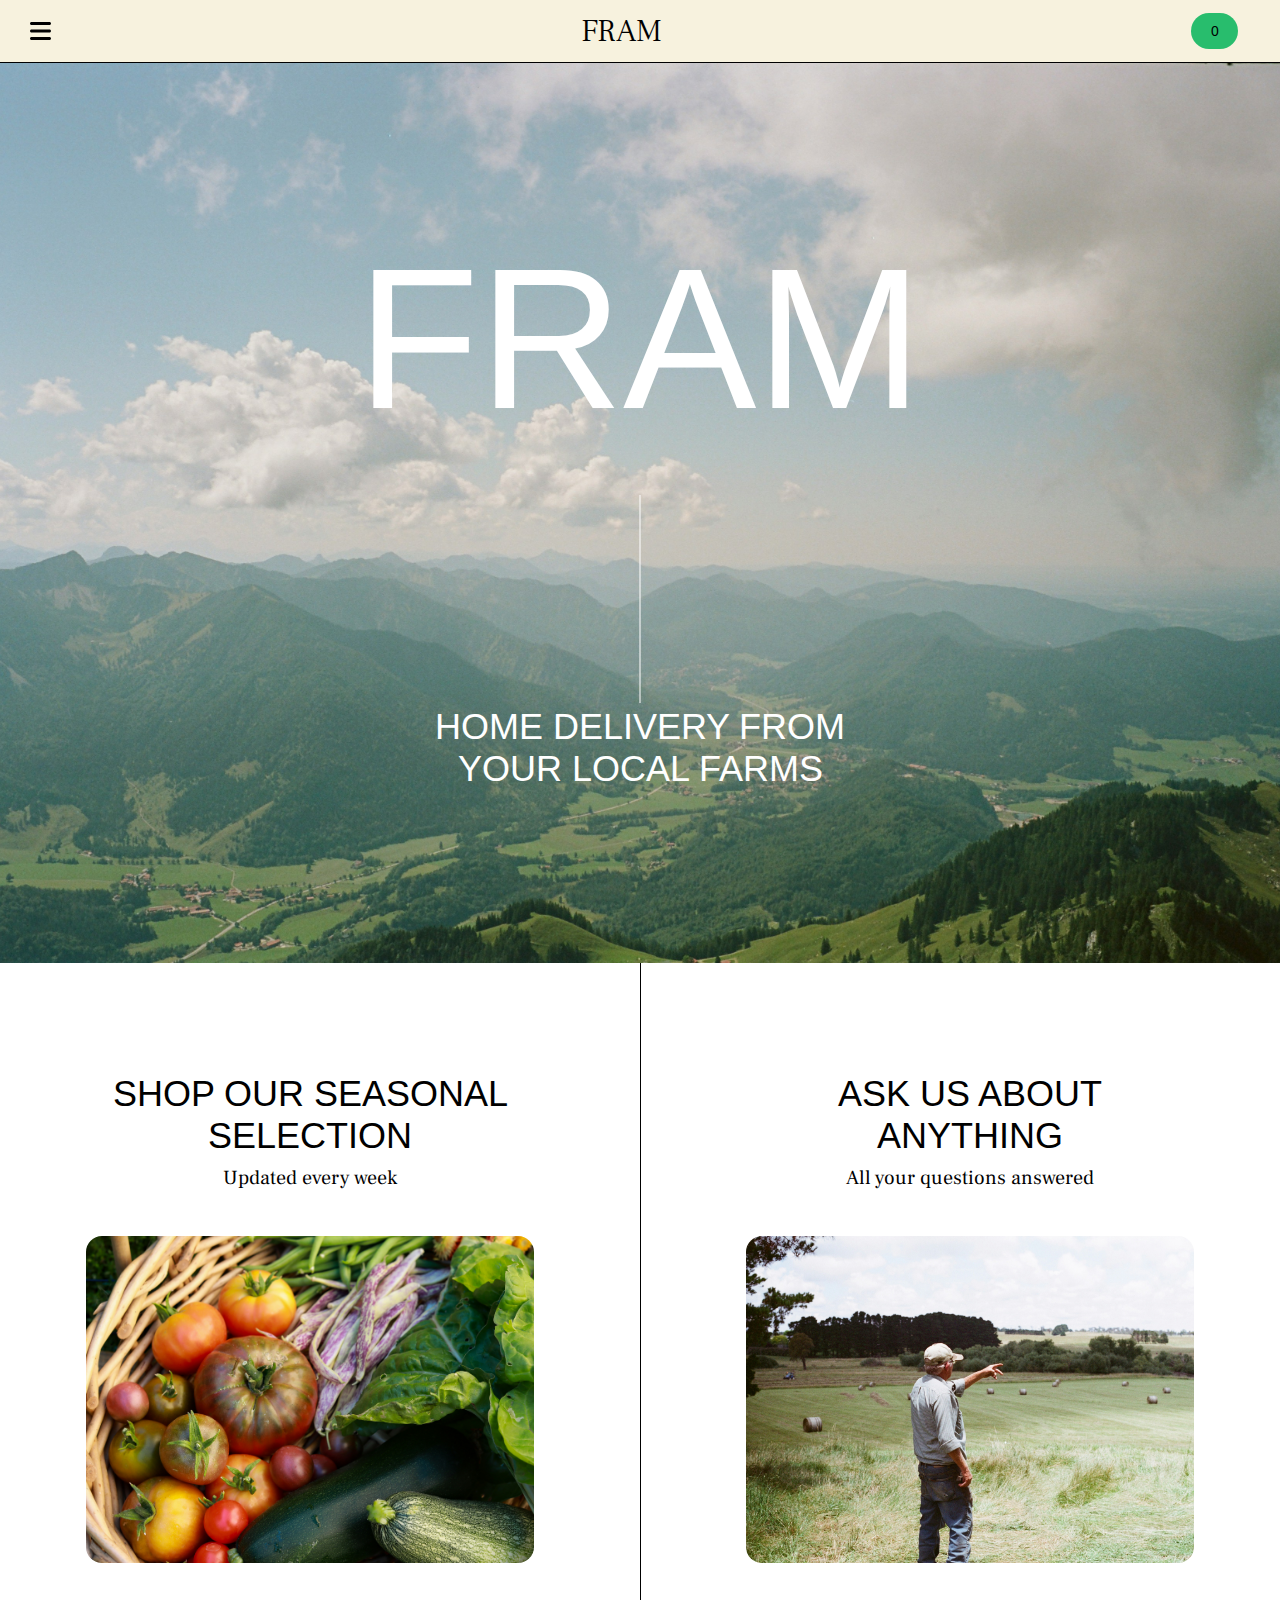
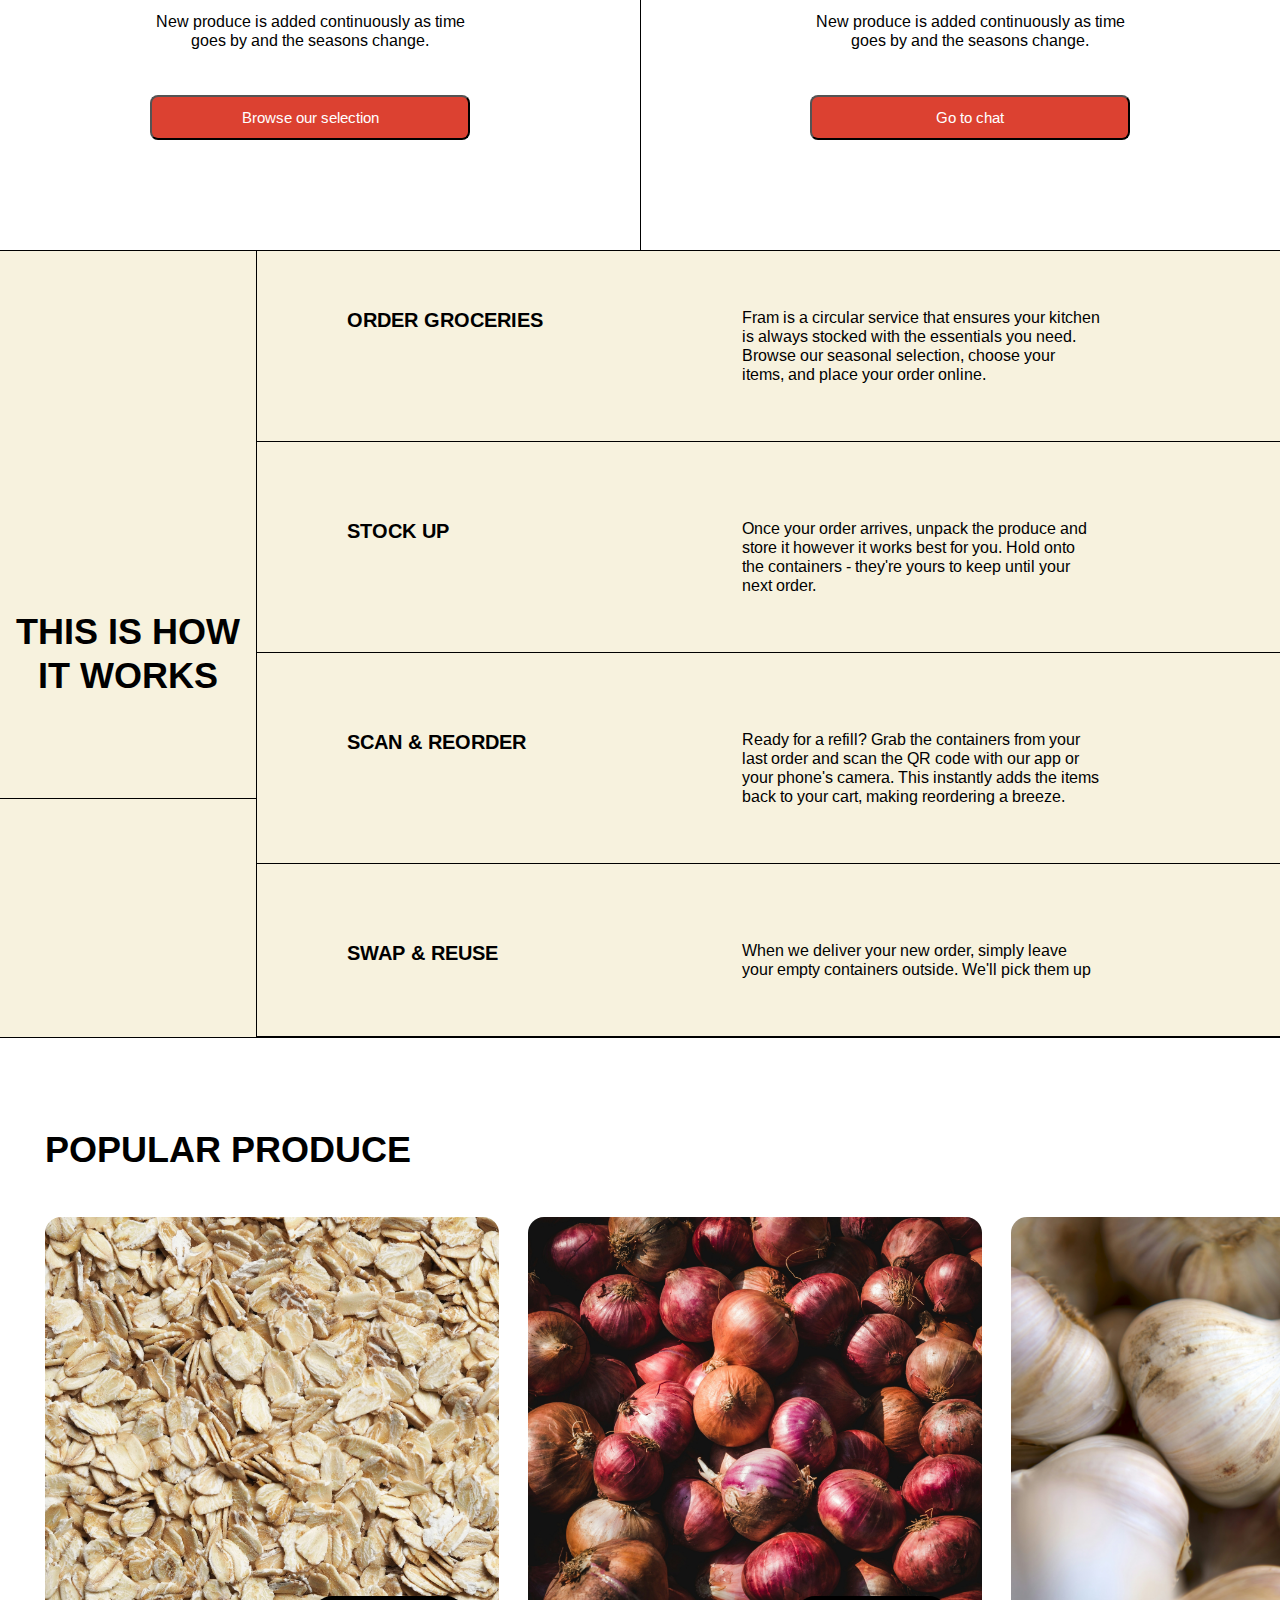
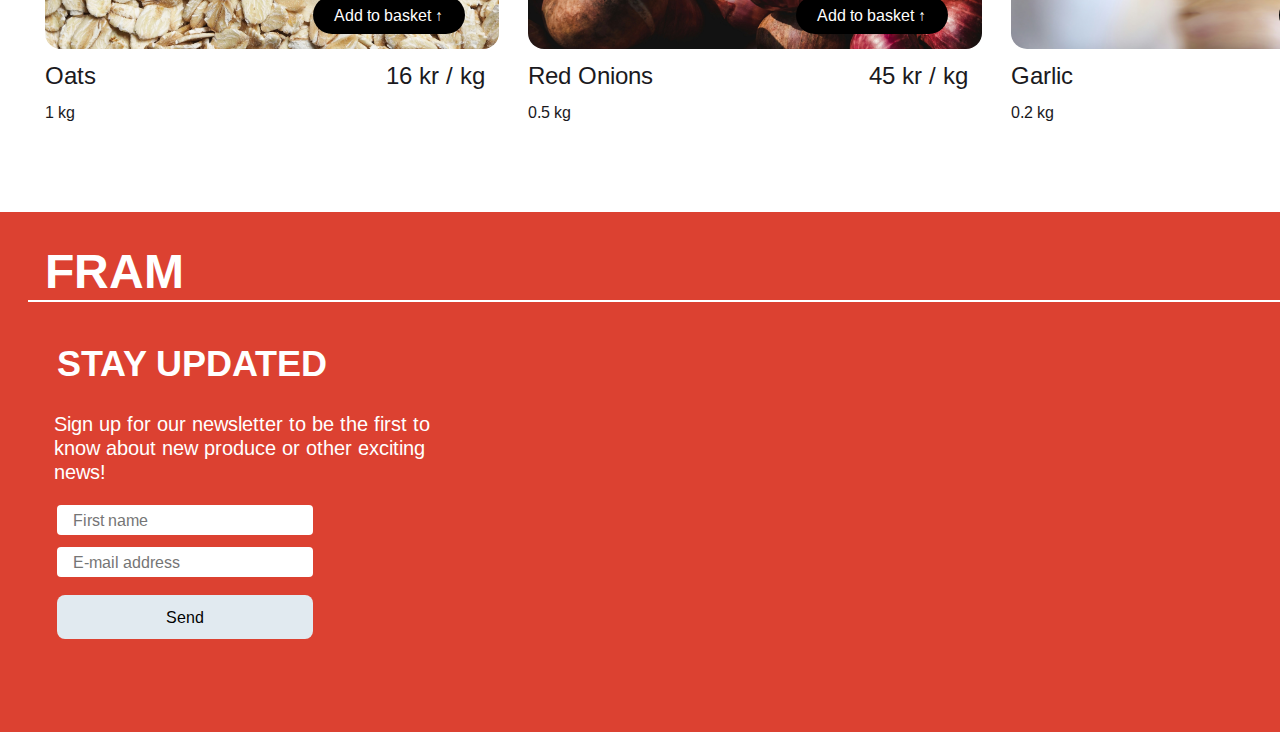
==== index.html @ 1286e040 "Added all the files" ====
<!DOCTYPE html>
<html lang="en">
<head>
    <meta charset="UTF-8">
    <meta name="viewport" content="width=device-width, initial-scale=1.0">
    <title>FRAM Home Delivery Service For Local Food</title>
    <link rel="stylesheet" href="CSS/styles.css">
    <link rel="stylesheet" href="CSS/navbar.css">
    <link rel="preconnect" href="https://fonts.googleapis.com">
    <link rel="preconnect" href="https://fonts.gstatic.com" crossorigin>
    <link href="https://fonts.googleapis.com/css2?family=Frank+Ruhl+Libre:wght@300..900&display=swap" rel="stylesheet">
    <link href="https://fonts.googleapis.com/css2?family=Arimo:ital,wght@0,400..700;1,400..700&family=Frank+Ruhl+Libre:wght@300..900&display=swap" rel="stylesheet">
</head>
<body>

    <header>
        <nav class="navbar">
            <a href="#" aria-label="Open navigation menu">
                <img src="images/menu-bar.svg" alt="Menu bar icon" onclick="openNav()">
            </a>
            <!-- Heading -->
            <h3>FRAM</h3>

            <!-- Handlevogn -->
            <div class="cart-container">
                <span class="cart-count">0</span>
            </div>
        </nav>

        <!-- Sidenavigasjon -->
        <nav class="sidenav" id="mySidenav" aria-label="Navigation menu">
            <a href="javascript:void(0)" class="closebtn" onclick="closeNav()">&times;</a>
            <a href="produce.html" id="products">PRODUCTS</a>
            <a href="#">CHAT</a>
            <a href="#" id="checkout">CHECKOUT</a>
        </nav>
    </header>

    <main>
        
        <section class="img-container">
            <div class="img-overlay">
              <h1>FRAM</h1>
              <div class="divider"></div>
              <p>Home delivery from your local farms</p>
            </div>
        </section>

        <div class="landing-page">
            <section class="card">
                <h2>SHOP OUR SEASONAL <br> SELECTION</h2>
                <p class="subtitle">Updated every week</p>
                <img src="images/landing-page/seasonal-selection.jpg" alt="Seasonal selection image" loading="lazy">
                <span class="description1">New produce is added continuously as time</span>
                <span class="description2">goes by and the seasons change.</span>
                <button>Browse our selection</button>
            </section>

            <div class="vertical-line"></div>

            <section class="card">
                <h2>ASK US ABOUT <br> ANYTHING</h2>
                <p>All your questions answered</p>
                <img src="images/landing-page/ask-us.jpg" alt="Ask us image" loading="lazy">
                <span> New produce is added continuously as time</span>
                <span> goes by and the seasons change.</span>
                <button>Go to chat</button>
            </section>
        </div>

        <div class="horizontal-line"></div>

        <section class="columns">
            <div class="left-column">
                <h1>THIS IS HOW IT WORKS</h1>
            </div>

            <div class="right-column">
                <div class="column">
                    <h3>ORDER GROCERIES</h3>
                    <p>Fram is a circular service that ensures your kitchen is always stocked with the essentials you need. Browse our seasonal selection, choose your items, and place your order online.</p> 
                </div>

                <div class="column">
                    <h3>STOCK UP</h3>
                    <p>Once your order arrives, unpack the produce and store it however it works best for you. Hold onto the containers - they're yours to keep until your next order.</p>
                </div>

                <div class="column">
                    <h3>SCAN &amp; REORDER</h3>
                    <p>Ready for a refill? Grab the containers from your last order and scan the QR code with our app or your phone's camera. This instantly adds the items back to your cart, making reordering a breeze.</p>
                </div>

                <div class="column">
                    <h3>SWAP &amp; REUSE</h3>
                    <p>When we deliver your new order, simply leave your empty containers outside. We'll pick them up</p>
                    </div>
    </div>
                     
    </section>

    <!-- ==========
     Popular Produce
     ==========0 -->

    <section class="popular-produce">
        <h1>POPULAR PRODUCE</h1>
        <div class="popular-produce-image-grid">
            <figure>
                <img src="/images/product-page/oats.jpg" alt="Oats">
                <figcaption class="left">Oats</figcaption>
                <figcaption class="right">16 kr / kg</figcaption> <br>
                <figcaption class="under">1 kg</figcaption>
                <button class="add-to-cart">Add to basket &uarr;</button>
            </figure>
            <figure>
                <img src="/images/product-page/red-onions.jpg" alt="Red Onions">
                <figcaption class="left">Red Onions</figcaption>
                <figcaption class="right">45 kr / kg</figcaption> <br>
                <figcaption class="under">0.5 kg</figcaption>
                <button class="add-to-cart">Add to basket &uarr;</button>
            </figure>
            <figure>
                <img src="/images/product-page/garlic.jpg" alt="Garlic">
                <figcaption class="left">Garlic</figcaption>
                <figcaption class="right">38 kr / kg</figcaption> <br>
                <figcaption class="under">0.2 kg</figcaption>
                <button class="add-to-cart">Add to basket &uarr;</button>
            </figure>
        </div>
</section>
</main>
        <!-- =============
         FOOTER========
         ============= -->

         <footer>
        <h1>FRAM</h1>
        <div class="footer-divider"></div>
        <h2>STAY UPDATED</h2>
        <p>Sign up for our newsletter to be the first to know about new produce or other exciting news!</p>


        <form action="https://formspree.io/f/xzzbqngz" method="post" id="userForm">
            <label for="name"></label>
            <input type="text" id="name" name="name" placeholder="First name" required>
            <label for="email"></label>
            <input type="text" id="email" name="email" placeholder="E-mail address" required>
            <button type="submit">Send</button>
            <!-- <span id="emailError" style="display: none; color: red;">Ugyldig email adresse</span> -->
        </form>
    </footer>
        

    <script src="Index.js"></script>
</body>

</html>
---- CSS/styles.css ----
* {
    margin: 0;
    padding: 0;
    box-sizing: border-box;
    font-family: Arimo, sans-serif
}

body{
    overflow: auto;
}


.img-container {
    position: relative;
    height: 100vh; /* Full skjermhøyde */
    background: url('/images/Homepage_background.jpg') no-repeat center center/cover;
    display: flex;
    justify-content: center;
    align-items: center;
  }
  
  .img-overlay {
    text-align: center;
    color: white;
    display: flex;
    justify-content: center;
    align-items: center;
    flex-direction: column;
  }
  
  .img-container h1 {
    font-size: 200px;
    font-weight: lighter;
    margin-bottom: 250px;
  }

  .img-overlay p {
    font-size: 36px;
    margin-bottom: 10px;
    width: 419px;
    text-transform: uppercase;
  }
  
  .divider {
    width: 1px;
    height: 208px;
    position: absolute;
    left: 50%;
    transform: translateX(-50%);
    bottom: 250px;
    margin: 10px auto;
    background-color: white;
  }

  @media (max-width: 720px){
.img-container h1{
    font-size: 75px;
    margin-top: -200px;
}

.img-container p{
    font-size: 24px;
    width: 260px;
    position: absolute;
    transform: translateY(220px);
}

.divider{
    position: absolute;
    transform: translateY(9%);
    height: 300px;
}  
  }
  
  

  /*=================
  ===================
    Landing page
   ==================
   ==================*/ 
   

.landing-page{
    display: flex;
    justify-content: space-between;
    margin: 0 auto;
    width: 100%;
    max-width: 1200px;
}

.card{
    width: 45%;
    text-align: center;
    padding: 20px;
}

.card h2 {
    font-size: 2.25em;
    margin-top: 90px;
    margin-bottom: 8px;
    font-weight: 400;
}

.card p{
    margin-top: 8px;
    font-size: 20px;
    font-family: Frank Ruhl Libre, light;
}

.card img{
    width: 448px;
    height: 327px;
    margin-top: 45px;
    margin-bottom: 45px;
    border-radius: 16px;
    object-fit: cover;
    object-position: center center;
}

.line-container{
    display: flex;
    justify-content: center;
    align-items: stretch;
    flex-direction: column;
    width: 100%;
}

.card span{
    display: block;
}

.card button{
    width: 320px;
    height: 45px;
    background-color: #DC4131;
    color: white;
    font-size: 15px;
    margin-bottom: 90px;
    margin-top: 45px;
    border-radius: 8px ;
    cursor: pointer;
}

.card button:hover{
    background-color: #AE2E21;
}

.vertical-line{
    border-left: 1px solid;
    height: auto;
}


@media (max-width: 720px){
    .landing-page {
        flex-direction: column;
        padding: 5px;
    }

    .card img{
        width: 100%;
        height: 250px;
    }

    .card {
        width: 100%;
        padding: 10px;
    }

    .card p{
        font-size: 16px;
    }

    .card h2{
        font-size: 24px;
    }
}

/* ===============================
==================================
KALONNE REKKE MED INFO
==================================
==================================
 */

 .right-column{
    display: flex;
    flex: 1;    /* vet ikke om jeg trenger denne */
    flex-grow: 1;
    flex-direction: column;
    gap: 20px;
    border-left: 1px solid;
    height: 100%;
 }

.left-column{
    display: flex;
    flex: 1;
    max-width: 20%;
    align-items: center;
    justify-content: center;
    align-self: center;
    text-align: center;
}

.left-column h1{
    font-size: 36px;
    display: flex;
    align-items: flex-end;
}

.column{
    display: flex;
    align-items: flex-start;
    justify-content: space-between;
    flex-direction: row;
    border-bottom: 1px solid;
    padding: 57px 0;
}

.column p{
    font-size: 16px;
    font-family: Arimo, sans-serif;
    width: 35%;
    display: flex;
    margin-right: 180px;

}

.column h3{
    font-size: 20px;
    font-family: Arimo, sans-serif;
    padding-left: 90px;
}

.columns{
    border-top: 1px solid;
    display: flex;
    flex-direction: row;
    align-items: flex-start;
    background-color: #F7F2DE;
    border-bottom: 1px solid;
}

@media (max-width: 720px){
    .left-column,
    .right-column {
        flex: 1;
        max-width: 100%;
        text-align: center;
    }

    .column p {
        width: 100%;
        margin-right: 0;
        font-size: 14px;
    }

    .columns{
    display: flex;
    flex-direction: column;
    align-items: center;
   }

   .column{
    display: flex;
    flex-direction: column;
    width: 100vw;
    align-items: center;
    text-align: left;
   }

   .right-column h3{
    font-size: 1.125em;
    display: flex;
    align-items: center;
    margin-right: 185px;
    margin-bottom: 40px;
    width: 300px;
   }

   .right-column p{
    font-size: 1em;
    width: 300px;
   }

   .left-column h1{
    font-size: 1.5em;

   }

   .right-column{
    border-left: none;
   }

}

/*====================
======================
Popular Produce
======================
======================
 */

.popular-produce h1{
    margin-top: 90px;
    margin-left: 45px;
    margin-bottom: 45px;
    font-size: 36px;
}

.popular-produce-image-grid{
    display: grid;
    grid-template-columns: repeat(3, 1fr);
    gap: 29px;
    padding-left: 45px;
    /* position: relative; */
}

.popular-produce-image-grid img{
    border-radius: 16px;
    width: 28.375em;
    height: 27em;
    border-bottom: 20px;
    box-sizing: border-box;
    object-fit: cover;
    object-position: center center;
}

.popular-produce-image-grid figure {
    position: relative;
    display: inline;
    margin: 0;
}

.popular-produce-image-grid figcaption {
    /* font-size: 0.9em; */
    color: #1B1A1E;
    position: relative;
    display: inline;
    bottom: 0; 
    width: 50%; 
    padding-top: 10px;
}

.popular-produce-image-grid figcaption.left {
    left: 0; /* Plasserer venstre tekst helt til venstre */
    text-align: left;
    font-size: 1.5em;
    display: inline-flex;
    margin-right: 110px;
    margin-bottom: 12px;
}

.popular-produce-image-grid figcaption.right {
    font-size: 1.5em;
}

.popular-produce-image-grid figcaption.under{
    font-size: 1em;
}

.popular-produce-image-grid .add-to-cart{
    position: absolute;
    top: 75%;
    left: 59%;
    border-radius: 44px;
    padding: 10px 15px;
    text-align: center;
    background-color: black;
    color: white;
    height: 38px;
    width: 152px;
    border: none;
    font-size: 1em;
    cursor: pointer;
}


/* ===========================
==============================
   FOOTER
==============================
==============================
 */

   footer{
    background-color: #DC4131;
    color: white;
    margin-top: 90px;
   }

   footer h1{
    font-size: 48px;
    margin-left: 45px;
    padding-top: 30px;
   }

   footer h2{
    font-size: 36px;
    /* padding: 20px 40px; */
    margin-left: 57px;
    margin-top: 40px;
   }

   footer p{
    font-size: 20px;
    margin-left: 54px;
    margin-top: 26px;
    width: 407px;
    padding-bottom: 15px;
   }


    

   .footer-divider{
    color: white;
    border: 1px solid white;
    margin-left: 28px;
   }

   @media (max-width: 720px){
    footer p{
        width: 279px;
        font-size: 1em;
        margin-left: 29px;
    }

    footer h1{
        font-size: 3em;
        margin-left: 29px;
    }

    footer h2{
        font-size: 1.5em;
        margin-left: 32px;
    }
   }

/* ==================
   FORM
 ==================*/

   form{
    margin-left: 57px;
    width: 20%;
    position: relative;
   }

   form button{
    border-radius: 8px;
    color: black;
    margin-top: 12px;
    margin-bottom: 93px;
    width: 100%;
    height: 44px;
    background-color: #E1EAF0;
    font-size: 1em;
    border: none; 
    cursor: pointer;
   }

   form input{
    width: 100%;
    height: 30px;
    margin: 6px 0;
    border-radius: 4px;
    border: none;
    font-size: 16px;
   }

  form input::placeholder {
    font-size: 1em;
    padding-left: 16px;
  }

  @media (max-width: 720px){
    form {
        width: 329px;
        margin-left: 29px;
    }
 
    form button{
        margin-bottom: 62px;
    }

    form input::placeholder{
        padding-left: 10px;
    }
    
  }
  


  /* ===========================
================================
    @MEDIA QUERIES
================================
================================   
   */



  
   

   

   /* =========
   startside
   ============= */

  

   .vertical-line{
    border-top: 1px solid;
   }
   .left-column h1{
    padding-top: 120px;
    border-bottom: 1px solid;
    width: 100vw;
    display: flex;
    justify-content: center;
    padding-bottom: 100px;
   }

  




@media (max-width: 720px){
    .popular-produce-image-grid{
        display: flex;
        flex-wrap: nowrap;
        overflow-x: auto;
        scroll-snap-type: x mandatory;
        gap: 32px;
    }

    .popular-produce{
        width: 100%;
        position: relative;
    }

    .popular-produce-image-grid img{
        /* min-width: 100%; Bildene tar hele bredden av skjermen */
        width: 250px;
        height: 321px;
        scroll-snap-align: center; 
        cursor: none;
        object-fit: cover;
    }

    .popular-produce h1{
        font-size: 1.5em;
        text-align: center;
        display: flex;
        justify-content: center;
        align-items: center;
        margin-left: 0;
    }

    .add-to-cart {
        position: absolute; /* Fortsatt absolutt posisjonering */
        transform: translateX(-250px);
        transform: translateY(-220px);
        background-color: #007bff;
        color: white;
        border: none;
        border-radius: 5px;
        padding: 100px 20px;
    }



    .popular-produce-image-grid figure {
        position: relative; /* Sørger for at knappen kan plasseres relativt til figuren */
        width: 250px;
        height: 641px;
    }

}
---- CSS/navbar.css ----
/* =================
====================
    NAVBAR
====================
==================== */



.navbar{
    background-color: #F7F2DE;
    display: flex;
    justify-content: center;
    align-items: center;
    padding: 10px;
    border-bottom: 1px solid black;
}

.navbar h3{
    font-family: Frank Ruhl Libre, sans-serif;
    font-size: 32px;
    font-weight: lighter;
    margin: auto;
    display: flex;
    justify-content: center;
    align-items: center;
}

.navbar img{
    transition: 0.3s;
    width: 21px;
    height: auto;
  display: flex;
  justify-content: center;
  align-items: center;
  margin-left: 20px;
}

.navbar img:hover{
    opacity: 40%;
    transition: 0.3s;
}


.sidenav-top{
display: flex;
justify-content: center;
align-items: center;
margin-top: -30px;
}

.sidenav-top h3{
  font-family: 'Frank Ruhl Libre' sans-serif;
  font-size: 32px;
  font-weight: lighter;
  display: flex;
  justify-content: center;
  align-items: center;
  display: none;
}

#sidenav-divider{
  border-bottom: 1px solid;
  width: 100%;
}

.sidenav{
    width: 0;
    height: 100%;
    position: fixed;
    z-index: 1;
    top: 0;
    left: 0;
    background-color: #008f51;
    overflow-x: hidden;
    transition: 0.5s;
    padding-top: 60px;
    display: flex;
    flex-direction: column;
    align-items: center;
}

.sidenav a{
    padding: 8px 8px 8px 32px;
    text-decoration: none;
    color: #000;
    display: block;
    transition: 0.3s;
    font-size: 36px;
}

.sidenav a:hover {
    text-decoration: underline;
}

.sidenav .closebtn {
    position: absolute;
    top: 6px;
    left: 0;
    font-size: 36px;
  
  }
  
  .sidenav .closebtn:hover{
      text-decoration: none;
    }

#checkout{
   margin-top: 100%;
}

#products{
    margin-top: 150px;
}

  .cart-container{
    display: flex;
    align-items: center;
    justify-content: center;
    width: 47px;
    height: 36px;
    background-color: #28BD6D;
    border-radius: 50px;
    margin-right: 32px;
    font-size: 14px;
}

.cart-count{
    display: inline-block;
}


 @media screen and (max-width: 450px) {
    .sidenav {padding-top: 15px;}
    .sidenav a {
      font-size: 24px;
    }
   
  }
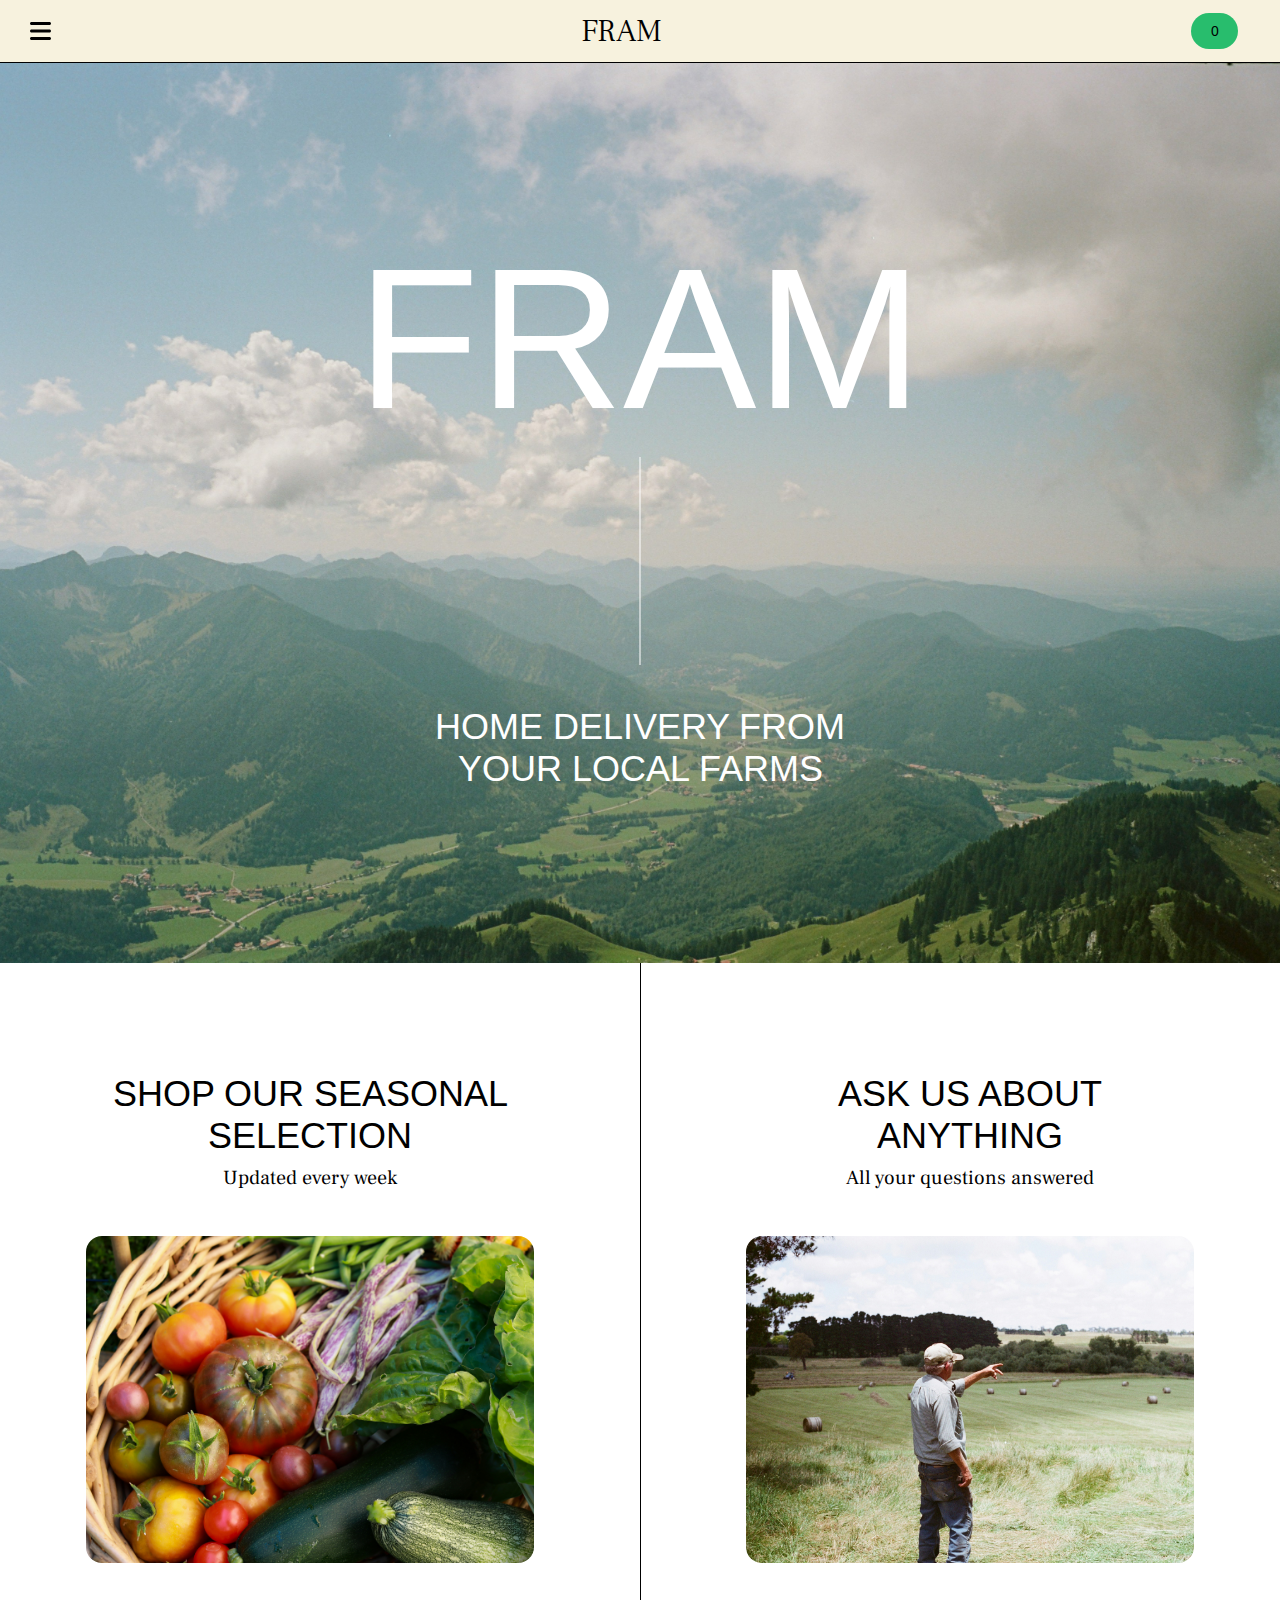
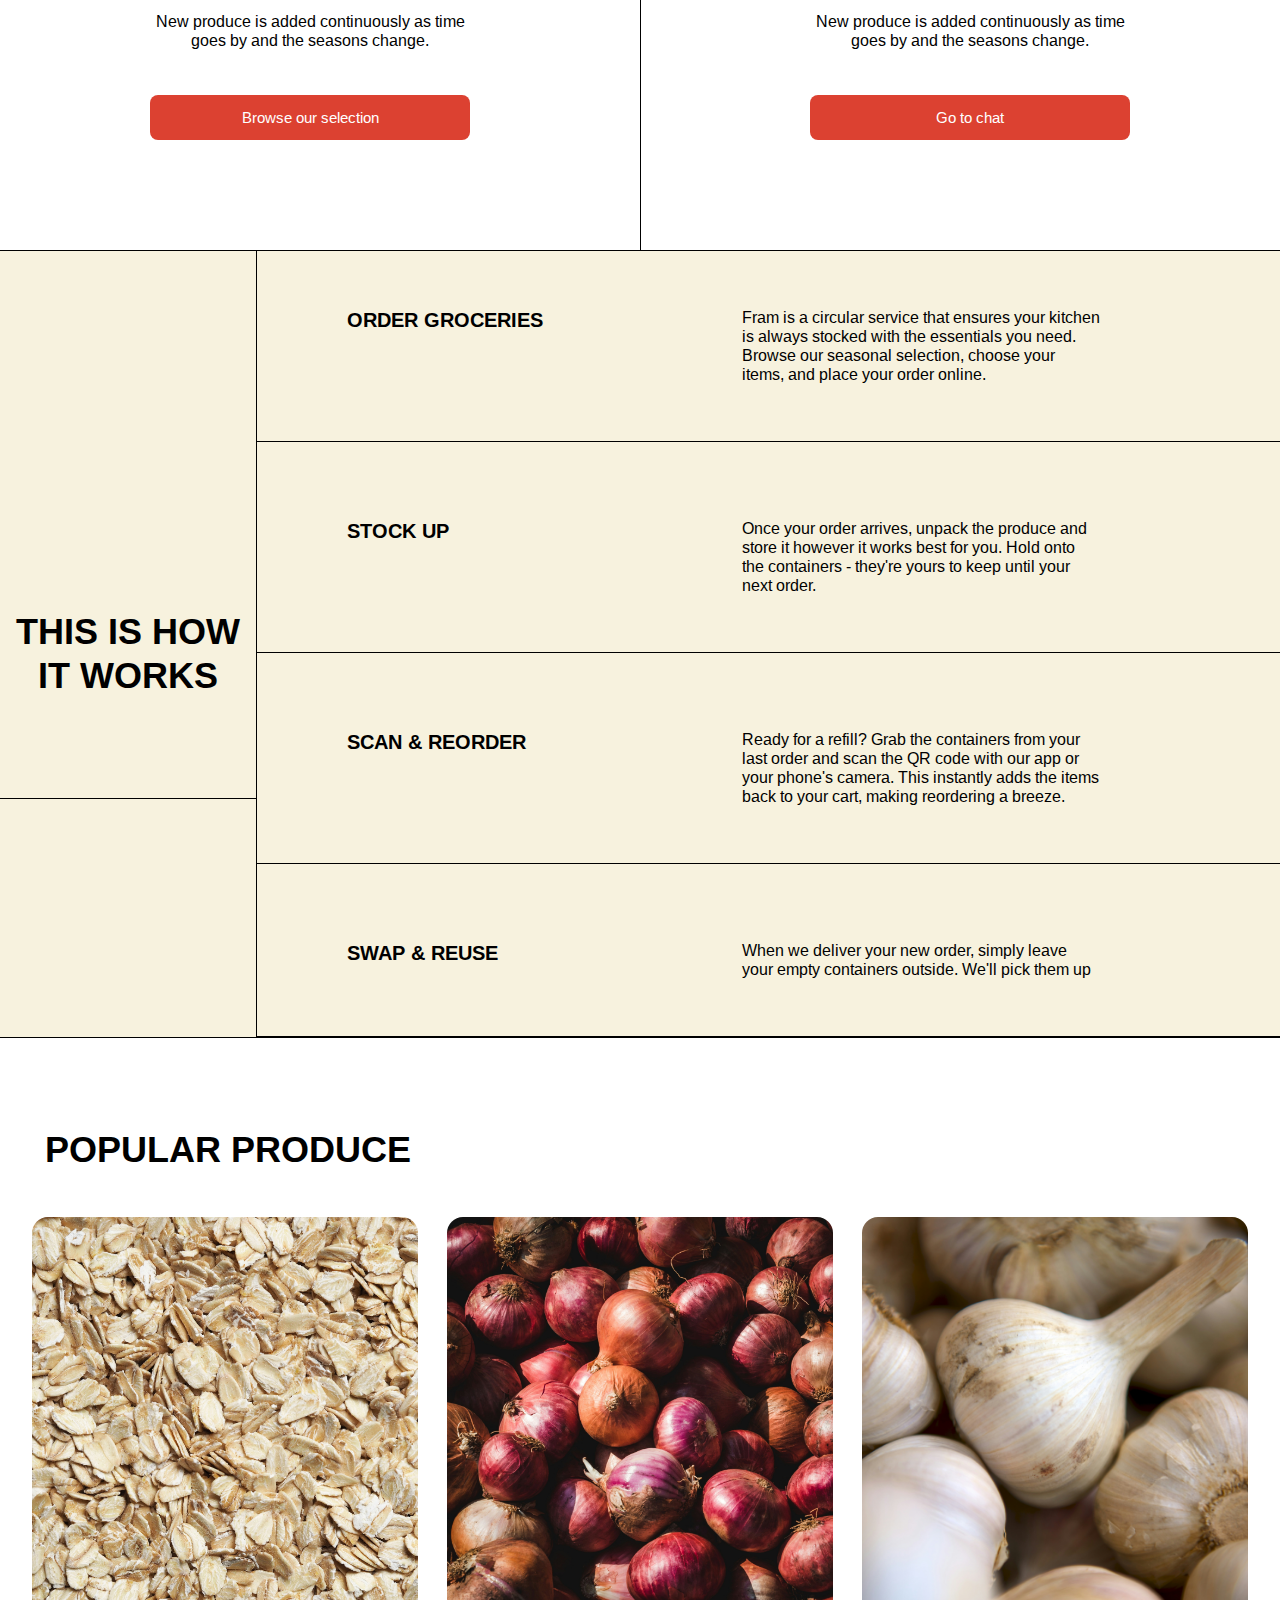
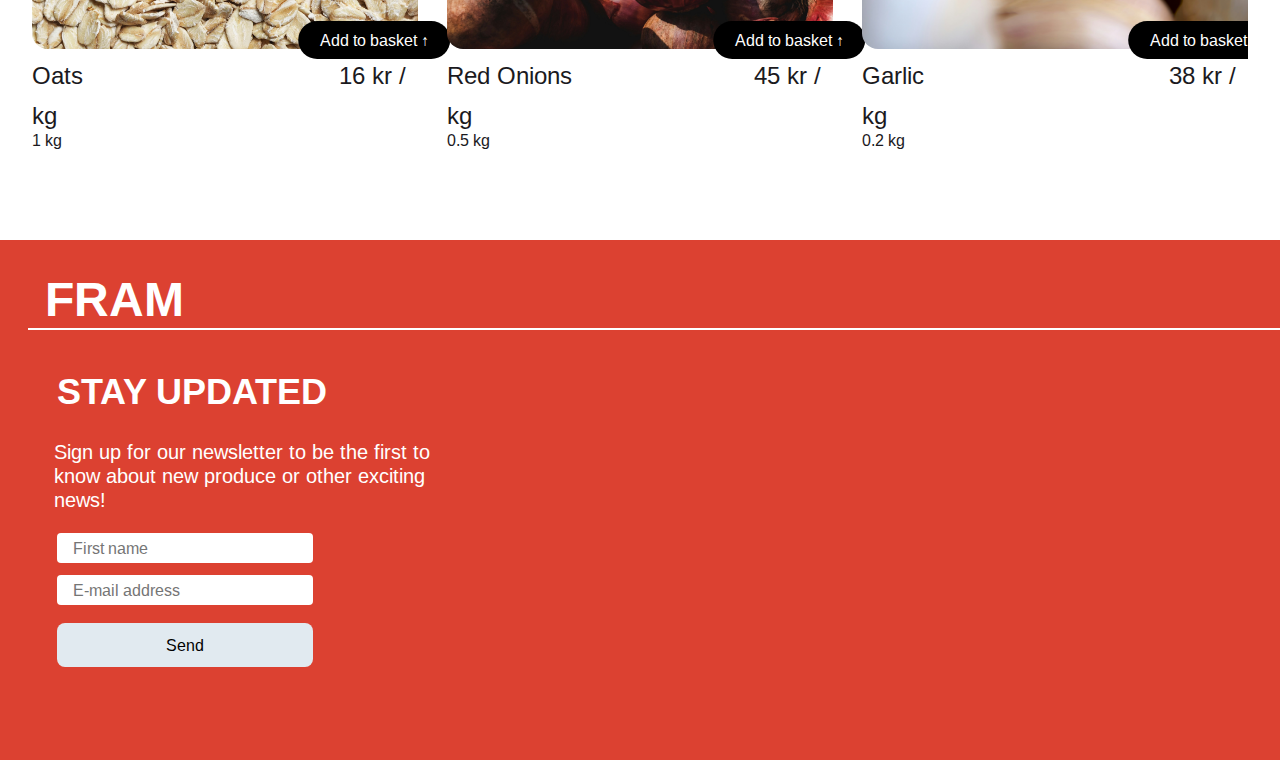
==== commit 1e879ae2: "Many changes" ====
--- a/index.html
+++ b/index.html
@@ -107,21 +107,21 @@
         <h1>POPULAR PRODUCE</h1>
         <div class="popular-produce-image-grid">
             <figure>
-                <img src="/images/product-page/oats.jpg" alt="Oats">
+                <img src="images/product-page/oats.jpg" alt="Oats">
                 <figcaption class="left">Oats</figcaption>
                 <figcaption class="right">16 kr / kg</figcaption> <br>
                 <figcaption class="under">1 kg</figcaption>
                 <button class="add-to-cart">Add to basket &uarr;</button>
             </figure>
             <figure>
-                <img src="/images/product-page/red-onions.jpg" alt="Red Onions">
+                <img src="images/product-page/red-onions.jpg" alt="Red Onions">
                 <figcaption class="left">Red Onions</figcaption>
                 <figcaption class="right">45 kr / kg</figcaption> <br>
                 <figcaption class="under">0.5 kg</figcaption>
                 <button class="add-to-cart">Add to basket &uarr;</button>
             </figure>
             <figure>
-                <img src="/images/product-page/garlic.jpg" alt="Garlic">
+                <img src="images/product-page/garlic.jpg" alt="Garlic">
                 <figcaption class="left">Garlic</figcaption>
                 <figcaption class="right">38 kr / kg</figcaption> <br>
                 <figcaption class="under">0.2 kg</figcaption>
@@ -143,9 +143,9 @@
 
         <form action="https://formspree.io/f/xzzbqngz" method="post" id="userForm">
             <label for="name"></label>
-            <input type="text" id="name" name="name" placeholder="First name" required>
+            <input type="text" id="name" name="name" placeholder="First name" required autocomplete="name">
             <label for="email"></label>
-            <input type="text" id="email" name="email" placeholder="E-mail address" required>
+            <input type="text" id="email" name="email" placeholder="E-mail address" required autocomplete="email">
             <button type="submit">Send</button>
             <!-- <span id="emailError" style="display: none; color: red;">Ugyldig email adresse</span> -->
         </form>
--- a/CSS/styles.css
+++ b/CSS/styles.css
@@ -15,7 +15,7 @@
 .img-container {
     position: relative;
     height: 100vh; /* Full skjermhøyde */
-    background: url('/images/Homepage_background.jpg') no-repeat center center/cover;
+    background: url('homepage_background.jpg') no-repeat center center/cover;
     display: flex;
     justify-content: center;
     align-items: center;
@@ -49,7 +49,7 @@
     position: absolute;
     left: 50%;
     transform: translateX(-50%);
-    bottom: 250px;
+    bottom: 32%;
     margin: 10px auto;
     background-color: white;
   }
@@ -142,6 +142,7 @@
     margin-top: 45px;
     border-radius: 8px ;
     cursor: pointer;
+    border: none;
 }
 
 .card button:hover{
@@ -316,30 +317,34 @@
     display: grid;
     grid-template-columns: repeat(3, 1fr);
     gap: 29px;
-    padding-left: 45px;
-    /* position: relative; */
+    position: relative;
+    width: 95%;
+    height: auto;
+    margin: auto;
+    overflow: hidden;
 }
 
 .popular-produce-image-grid img{
     border-radius: 16px;
-    width: 28.375em;
+    /* width: 28.375em; */
+    width: 100%;
     height: 27em;
     border-bottom: 20px;
     box-sizing: border-box;
     object-fit: cover;
     object-position: center center;
+    pointer-events: none;
 }
 
 .popular-produce-image-grid figure {
-    position: relative;
     display: inline;
     margin: 0;
+    position: relative;
 }
 
 .popular-produce-image-grid figcaption {
     /* font-size: 0.9em; */
     color: #1B1A1E;
-    position: relative;
     display: inline;
     bottom: 0; 
     width: 50%; 
@@ -365,8 +370,9 @@
 
 .popular-produce-image-grid .add-to-cart{
     position: absolute;
-    top: 75%;
-    left: 59%;
+    bottom: 17%;
+    left: 65%;
+    transform: translateX(10%);
     border-radius: 44px;
     padding: 10px 15px;
     text-align: center;
@@ -457,7 +463,7 @@
     margin-top: 12px;
     margin-bottom: 93px;
     width: 100%;
-    height: 44px;
+    height: 2.75em;
     background-color: #E1EAF0;
     font-size: 1em;
     border: none; 
@@ -565,15 +571,14 @@
         margin-left: 0;
     }
 
-    .add-to-cart {
+    .popular-produce-image-grid .add-to-cart {
         position: absolute; /* Fortsatt absolutt posisjonering */
-        transform: translateX(-250px);
-        transform: translateY(-220px);
-        background-color: #007bff;
+        width: 9.5em;
+        height: 2.5em;
         color: white;
         border: none;
         border-radius: 5px;
-        padding: 100px 20px;
+        display: flex;
     }
 
 
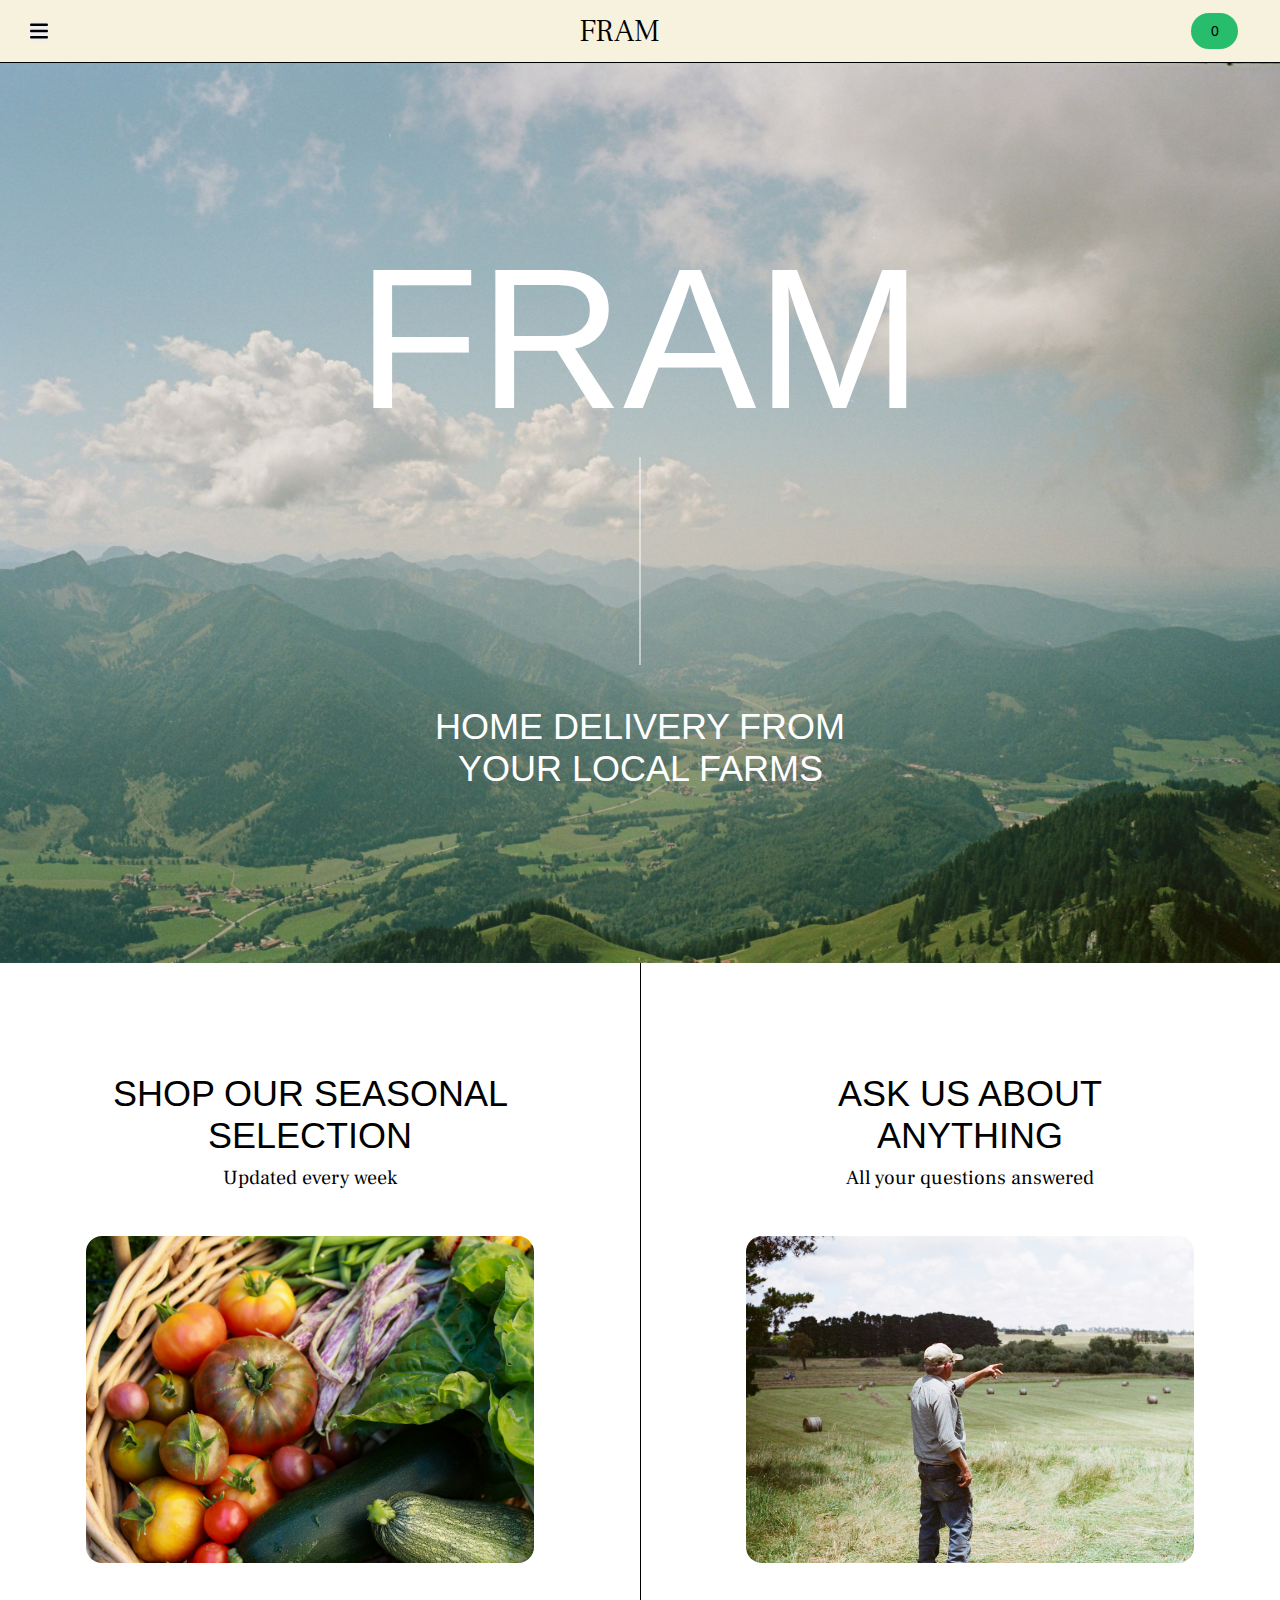
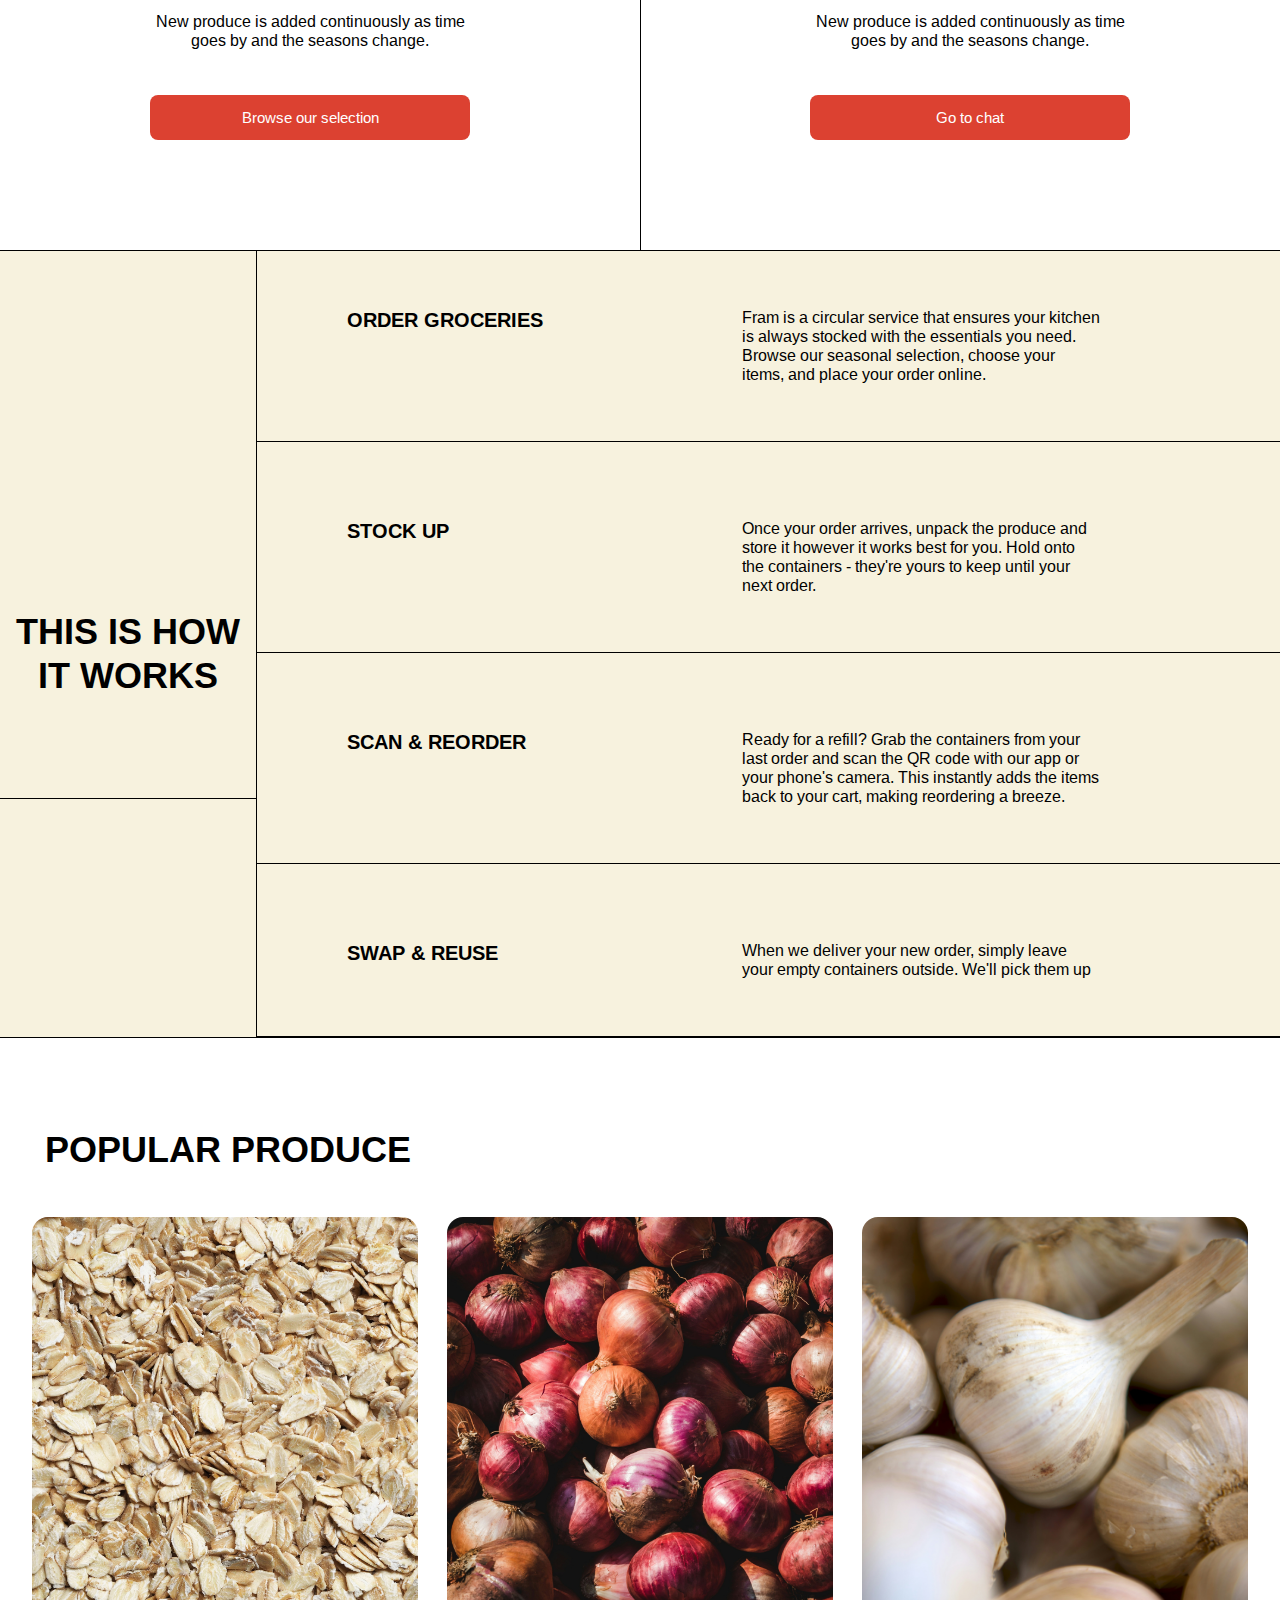
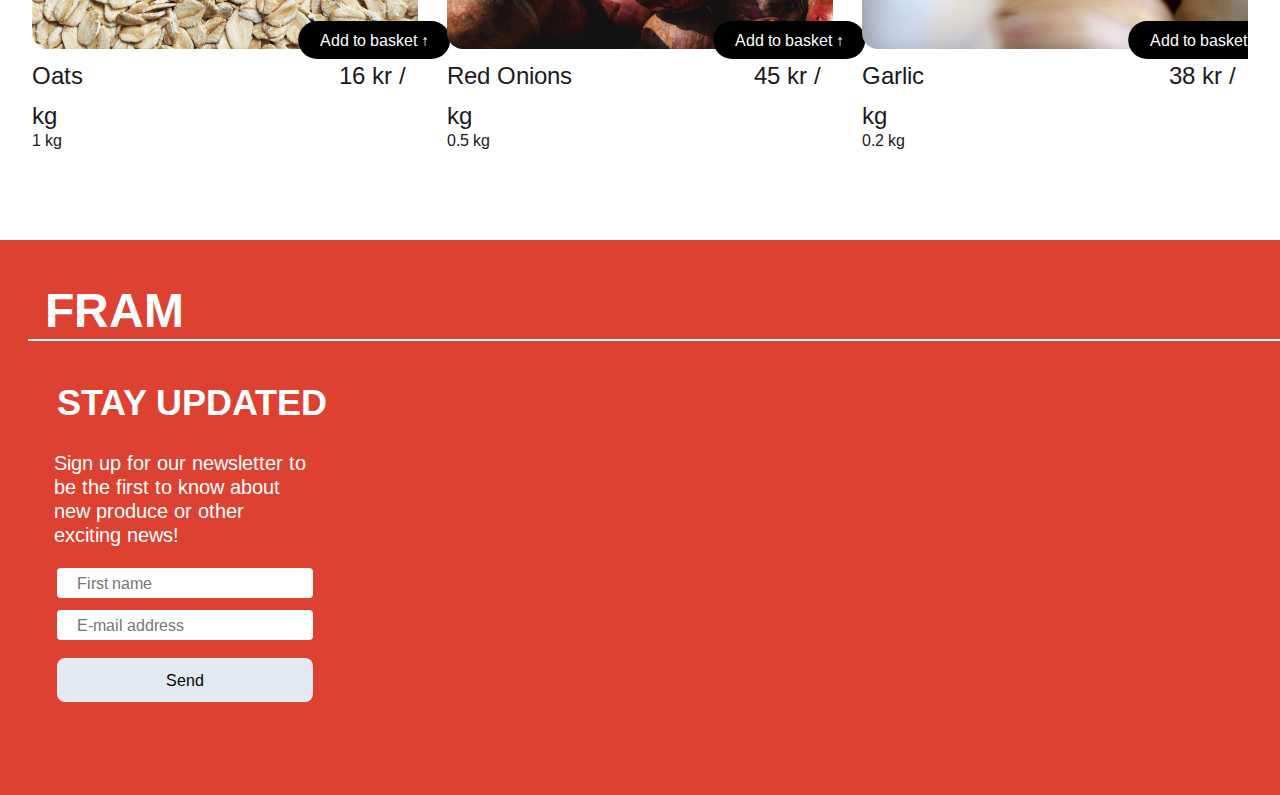
==== commit 81543cb9: "updated" ====
--- a/index.html
+++ b/index.html
@@ -15,9 +15,9 @@
 
     <header>
         <nav class="navbar">
-            <a href="#" aria-label="Open navigation menu">
+            <button aria-label="Open navigation menu">
                 <img src="images/menu-bar.svg" alt="Menu bar icon" onclick="openNav()">
-            </a>
+            </button>
             <!-- Heading -->
             <h3>FRAM</h3>
 
@@ -29,7 +29,11 @@
 
         <!-- Sidenavigasjon -->
         <nav class="sidenav" id="mySidenav" aria-label="Navigation menu">
-            <a href="javascript:void(0)" class="closebtn" onclick="closeNav()">&times;</a>
+            <button class="closebtn" onclick="closeNav()">&times;</button>
+
+            <h3 id="top-nav">FRAM</h3>
+            <div id="sidenav-divider"></div>
+
             <a href="produce.html" id="products">PRODUCTS</a>
             <a href="#">CHAT</a>
             <a href="#" id="checkout">CHECKOUT</a>
--- a/CSS/styles.css
+++ b/CSS/styles.css
@@ -8,7 +8,7 @@
 }
 
 body{
-    overflow: auto;
+    /* overflow: auto; */
 }
 
 
@@ -402,7 +402,7 @@
    footer h1{
     font-size: 48px;
     margin-left: 45px;
-    padding-top: 30px;
+    padding-top: 41px;
    }
 
    footer h2{
@@ -416,12 +416,9 @@
     font-size: 20px;
     margin-left: 54px;
     margin-top: 26px;
-    width: 407px;
+    width: 20%;
     padding-bottom: 15px;
    }
-
-
-    
 
    .footer-divider{
     color: white;
@@ -477,11 +474,14 @@
     border-radius: 4px;
     border: none;
     font-size: 16px;
+    text-align: left;
+    box-sizing: border-box;
+    text-indent: 20px;
    }
 
   form input::placeholder {
     font-size: 1em;
-    padding-left: 16px;
+    text-indent: 20px;
   }
 
   @media (max-width: 720px){
--- a/CSS/navbar.css
+++ b/CSS/navbar.css
@@ -1,3 +1,11 @@
+
+body, html{
+    font-family: Arimo, sans-serif;
+    scroll-behavior: smooth;
+}
+
+
+
 /* =================
 ====================
     NAVBAR
@@ -16,58 +24,56 @@
 }
 
 .navbar h3{
-    font-family: Frank Ruhl Libre, sans-serif;
-    font-size: 32px;
+    font-family: 'Frank Ruhl Libre', sans-serif;
+    font-size: 2em;
     font-weight: lighter;
     margin: auto;
     display: flex;
+    flex-direction: row;
     justify-content: center;
     align-items: center;
 }
 
 .navbar img{
-    transition: 0.3s;
-    width: 21px;
-    height: auto;
+  transition: 0.3s;
+  width: 1.3125em;
+  height: auto;
   display: flex;
   justify-content: center;
   align-items: center;
-  margin-left: 20px;
+  
+  border: none;
 }
 
 .navbar img:hover{
-    opacity: 40%;
-    transition: 0.3s;
+  opacity: 40%;
+  transition: 0.3s;
 }
 
-
-.sidenav-top{
-display: flex;
-justify-content: center;
-align-items: center;
-margin-top: -30px;
-}
-
-.sidenav-top h3{
-  font-family: 'Frank Ruhl Libre' sans-serif;
-  font-size: 32px;
-  font-weight: lighter;
-  display: flex;
-  justify-content: center;
-  align-items: center;
-  display: none;
+.navbar button{
+  border: none;
+  margin-left: 20px;
 }
 
 #sidenav-divider{
   border-bottom: 1px solid;
   width: 100%;
+  margin-top: 1px;
+}
+
+.sidenav #top-nav{
+  position: absolute;
+  top: 0.5em;
+  font-size: 2em;
+  font-family: 'Frank Ruhl Libre', sans-serif;
+  font-weight: lighter;
 }
 
 .sidenav{
     width: 0;
     height: 100%;
     position: fixed;
-    z-index: 1;
+    z-index: 999;
     top: 0;
     left: 0;
     background-color: #008f51;
@@ -77,7 +83,9 @@
     display: flex;
     flex-direction: column;
     align-items: center;
+    box-sizing: border-box;
 }
+
 
 .sidenav a{
     padding: 8px 8px 8px 32px;
@@ -88,8 +96,24 @@
     font-size: 36px;
 }
 
+.sidenav h3{
+    font-size: 2em;
+
+}
+
 .sidenav a:hover {
     text-decoration: underline;
+}
+
+.sidenav button{
+  padding: 8px 8px 8px 32px;
+  text-decoration: none;
+  color: #000;
+  display: block;
+  transition: 0.3s;
+  font-size: 2.25em;
+  border: none;
+  background-color: #008f51;
 }
 
 .sidenav .closebtn {
@@ -97,7 +121,6 @@
     top: 6px;
     left: 0;
     font-size: 36px;
-  
   }
   
   .sidenav .closebtn:hover{
@@ -130,9 +153,33 @@
 
 
  @media screen and (max-width: 450px) {
-    .sidenav {padding-top: 15px;}
-    .sidenav a {
-      font-size: 24px;
+    .sidenav {
+      padding-top: 15px;
+      /* display: flex;
+      flex-direction: column;
+      align-items: center; */
+      color: blue;
+      
+    }
+    .sidenav a {font-size: 24px;}
+    .sidenav #top-nav{
+      display: none;
+    }
+
+    #sidenav-divider{
+      margin-top: 2.88em;
+    }
+
+    .cart-container{
+      margin-right: 0.3em;
+    }
+
+    .navbar img{
+      margin-left: 0.3em;
+    }
+
+    .navbar h3{
+      margin-left: 3.9em;
     }
    
   }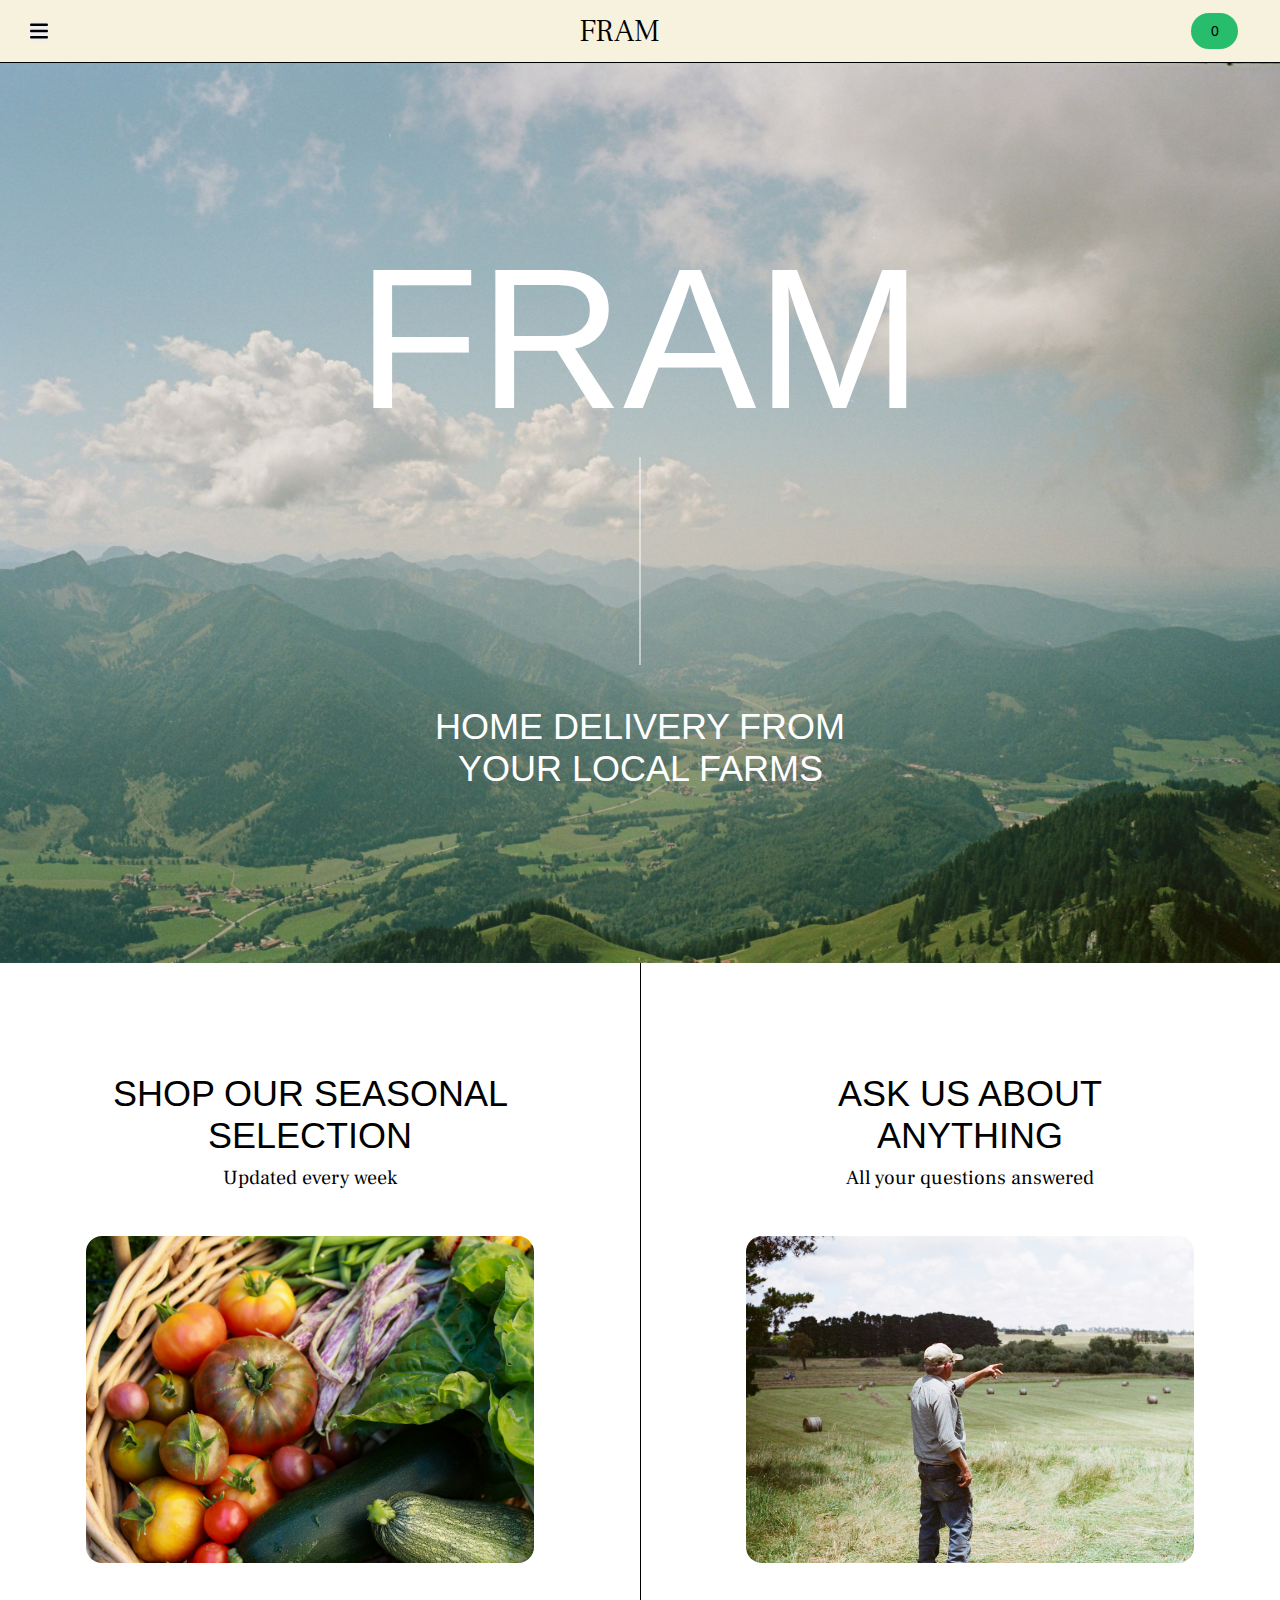
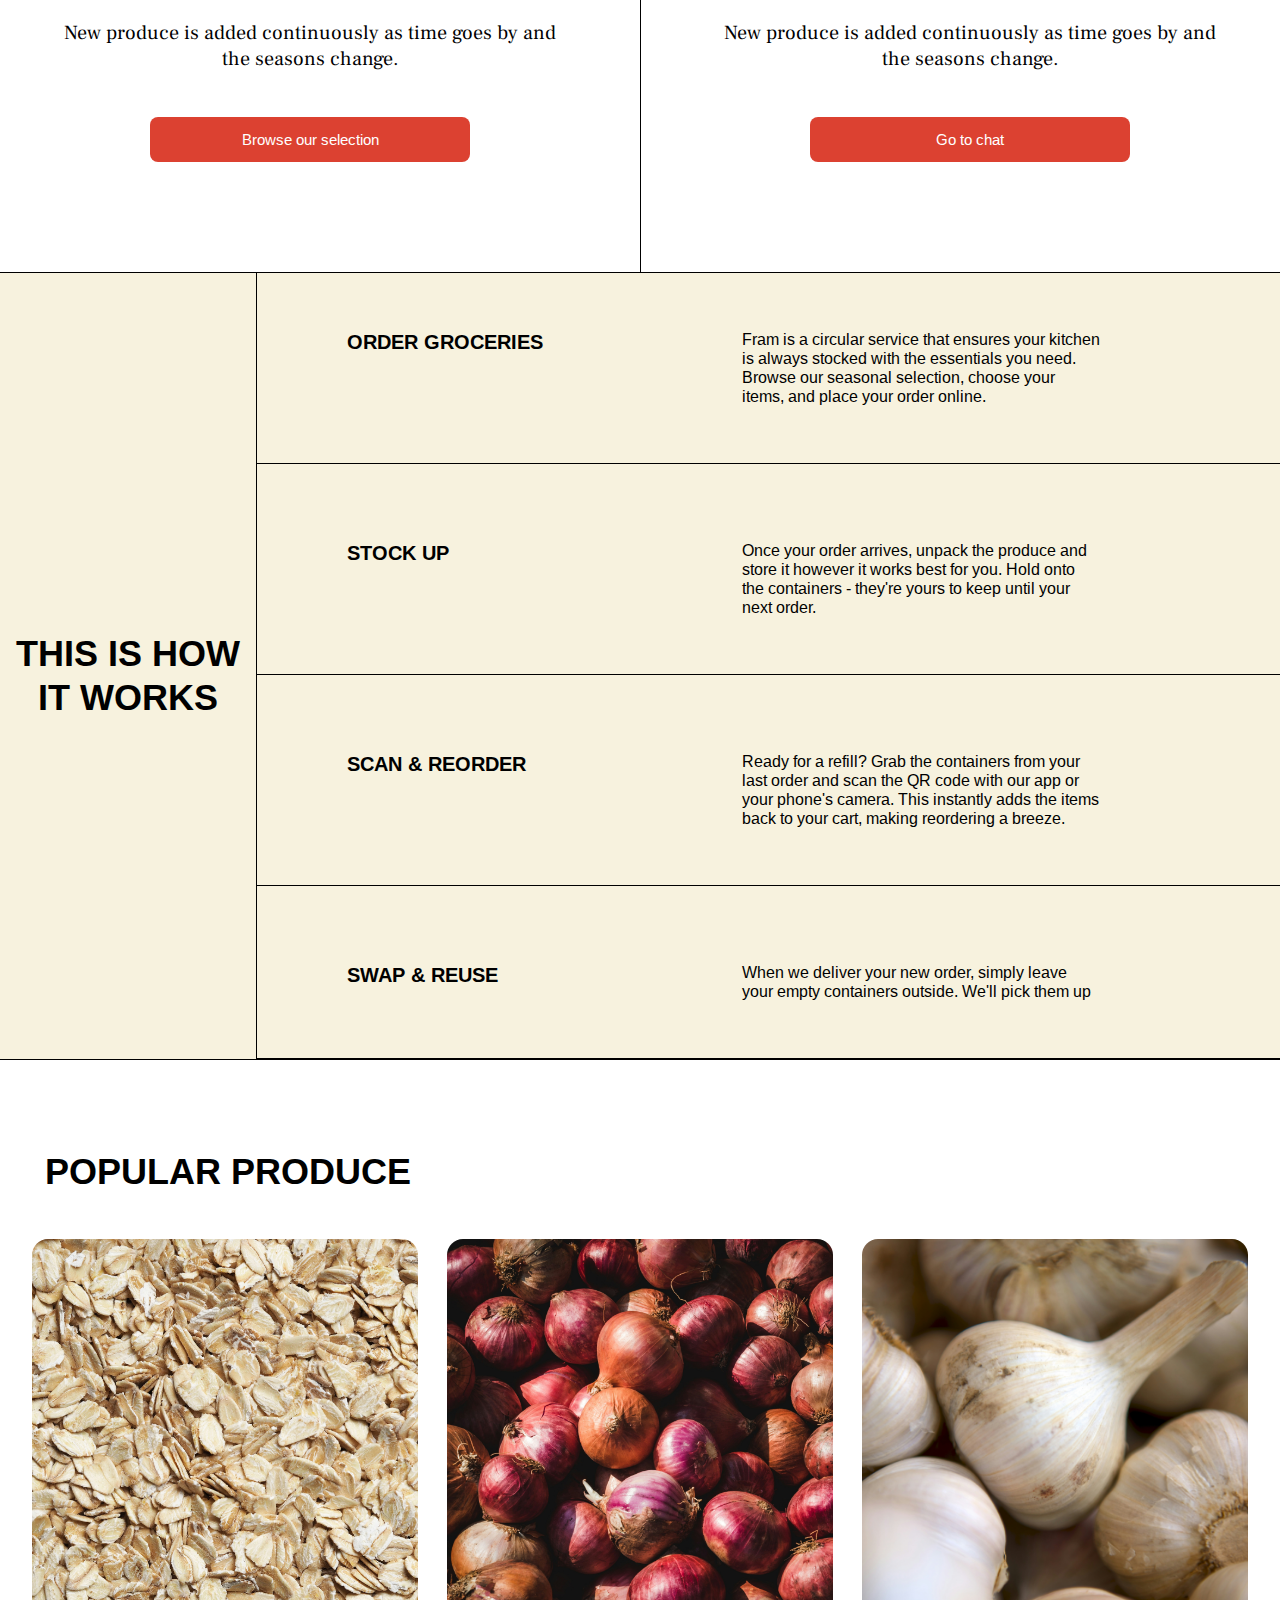
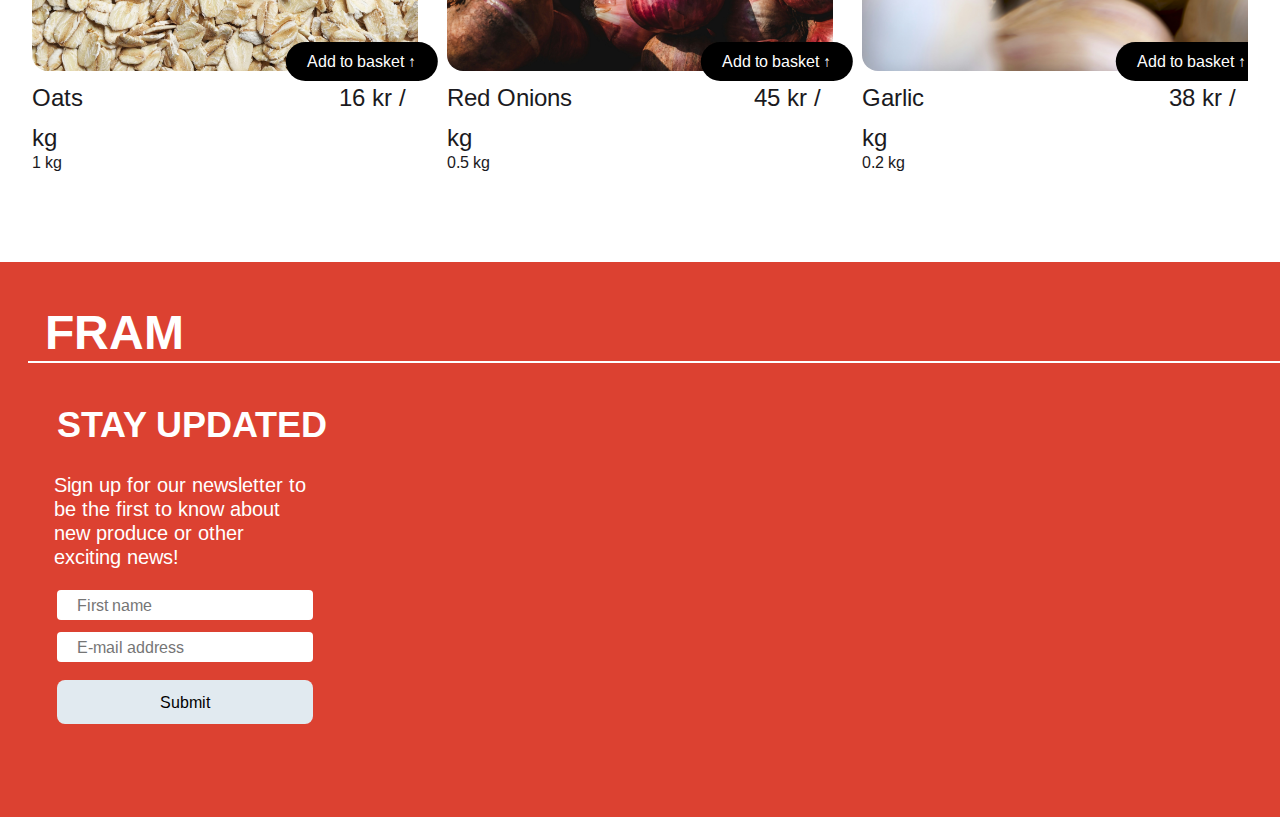
==== commit ccc2bd9a: "updated" ====
--- a/index.html
+++ b/index.html
@@ -1,11 +1,23 @@
 <!DOCTYPE html>
 <html lang="en">
-<head>
+<head role="banner">
     <meta charset="UTF-8">
     <meta name="viewport" content="width=device-width, initial-scale=1.0">
+    <meta name="description" content="FRAM - Hjemlevering av lokal mat fra gårder i ditt nærområde. En sirkulær tjeneste som støtter lokal bærekraft.">
+    <meta name="keywords" content="lokal mat, hjemlevering, bærekraft, gårdsprodukter, FRAM">
+    <meta name="language" content="en">
+    <meta name="geo.region" content="NO">
+    <meta name="geo.placename" content="Norway">
+
+    <link rel="icon" href="logo.png" type="image/png" id="favicon">
+
     <title>FRAM Home Delivery Service For Local Food</title>
+
+    <!-- Styles -->
     <link rel="stylesheet" href="CSS/styles.css">
     <link rel="stylesheet" href="CSS/navbar.css">
+
+    <!-- Fonts -->
     <link rel="preconnect" href="https://fonts.googleapis.com">
     <link rel="preconnect" href="https://fonts.gstatic.com" crossorigin>
     <link href="https://fonts.googleapis.com/css2?family=Frank+Ruhl+Libre:wght@300..900&display=swap" rel="stylesheet">
@@ -13,12 +25,16 @@
 </head>
 <body>
 
-    <header>
-        <nav class="navbar">
-            <button aria-label="Open navigation menu">
-                <img src="images/menu-bar.svg" alt="Menu bar icon" onclick="openNav()">
+    <header role="heading">
+        <!-- Main Navigation -->
+        <nav class="navbar" role="navigation" aria-label="Main navigation">
+            <button
+                aria-label="Open navigation menu"
+                aria-expanded="false"
+                onclick="openNav()">
+                <img src="images/menu-bar.svg" alt="Menu bar icon">
             </button>
-            <!-- Heading -->
+
             <h3>FRAM</h3>
 
             <!-- Handlevogn -->
@@ -28,8 +44,13 @@
         </nav>
 
         <!-- Sidenavigasjon -->
-        <nav class="sidenav" id="mySidenav" aria-label="Navigation menu">
-            <button class="closebtn" onclick="closeNav()">&times;</button>
+        <nav class="sidenav" id="mySidenav" aria-label="Side navigation" hidden>
+            <button
+                class="closebtn"
+                onclick="closeNav()"
+                aria-label="Close navigation menu">
+                &times;
+            </button>
 
             <h3 id="top-nav">FRAM</h3>
             <div id="sidenav-divider"></div>
@@ -40,68 +61,79 @@
         </nav>
     </header>
 
-    <main>
+    <main role="main">
         
-        <section class="img-container">
-            <div class="img-overlay">
-              <h1>FRAM</h1>
+
+    <section class="img-container">
+        <div class="img-overlay">
+            <h1>FRAM</h1>
               <div class="divider"></div>
-              <p>Home delivery from your local farms</p>
-            </div>
-        </section>
-
+                <p>Home delivery from your local farms</p>
+        </div>
+    </section>
+
+        <!-- Landing page -->
         <div class="landing-page">
             <section class="card">
                 <h2>SHOP OUR SEASONAL <br> SELECTION</h2>
                 <p class="subtitle">Updated every week</p>
                 <img src="images/landing-page/seasonal-selection.jpg" alt="Seasonal selection image" loading="lazy">
-                <span class="description1">New produce is added continuously as time</span>
-                <span class="description2">goes by and the seasons change.</span>
-                <button>Browse our selection</button>
+                <p class="description">
+                    New produce is added continuously as time
+                    goes by and the seasons change.
+                </p>
+                <button 
+                    aria-label="Browse our selection">
+                    Browse our selection
+                </button>
             </section>
 
             <div class="vertical-line"></div>
 
             <section class="card">
                 <h2>ASK US ABOUT <br> ANYTHING</h2>
-                <p>All your questions answered</p>
+                <p class="subtitle">All your questions answered</p>
                 <img src="images/landing-page/ask-us.jpg" alt="Ask us image" loading="lazy">
-                <span> New produce is added continuously as time</span>
-                <span> goes by and the seasons change.</span>
-                <button>Go to chat</button>
+                <p class="description">
+                     New produce is added continuously as time
+                     goes by and the seasons change.
+                </p>
+
+                <button aria-label="Go to chat">Go to chat</button>
             </section>
         </div>
 
         <div class="horizontal-line"></div>
 
-        <section class="columns">
+
+        <!-- Info med tekst i kolonner -->
+        <section class="columns" aria-labelledby="how-it-works">
             <div class="left-column">
-                <h1>THIS IS HOW IT WORKS</h1>
+                <h1 aria-label="how-it-works">THIS IS HOW IT WORKS</h1>
             </div>
 
             <div class="right-column">
-                <div class="column">
+                <article class="column">
                     <h3>ORDER GROCERIES</h3>
                     <p>Fram is a circular service that ensures your kitchen is always stocked with the essentials you need. Browse our seasonal selection, choose your items, and place your order online.</p> 
-                </div>
-
-                <div class="column">
+                </article>
+
+                <article class="column">
                     <h3>STOCK UP</h3>
                     <p>Once your order arrives, unpack the produce and store it however it works best for you. Hold onto the containers - they're yours to keep until your next order.</p>
-                </div>
-
-                <div class="column">
+                </article>
+
+                <article class="column">
                     <h3>SCAN &amp; REORDER</h3>
                     <p>Ready for a refill? Grab the containers from your last order and scan the QR code with our app or your phone's camera. This instantly adds the items back to your cart, making reordering a breeze.</p>
-                </div>
-
-                <div class="column">
+                </article>
+
+                <article class="column">
                     <h3>SWAP &amp; REUSE</h3>
                     <p>When we deliver your new order, simply leave your empty containers outside. We'll pick them up</p>
-                    </div>
-    </div>
-                     
-    </section>
+                </article>
+            </div>
+        </section>
 
     <!-- ==========
      Popular Produce
@@ -111,54 +143,62 @@
         <h1>POPULAR PRODUCE</h1>
         <div class="popular-produce-image-grid">
             <figure>
-                <img src="images/product-page/oats.jpg" alt="Oats">
+                <img src="images/product-page/oats.jpg" alt="Oats" loading="lazy">
                 <figcaption class="left">Oats</figcaption>
                 <figcaption class="right">16 kr / kg</figcaption> <br>
                 <figcaption class="under">1 kg</figcaption>
-                <button class="add-to-cart">Add to basket &uarr;</button>
+                <button class="add-to-cart" aria-label="Add to basket">Add to basket &uarr;</button>
             </figure>
+
             <figure>
-                <img src="images/product-page/red-onions.jpg" alt="Red Onions">
+                <img src="images/product-page/red-onions.jpg" alt="Red Onions" loading="lazy">
                 <figcaption class="left">Red Onions</figcaption>
                 <figcaption class="right">45 kr / kg</figcaption> <br>
                 <figcaption class="under">0.5 kg</figcaption>
-                <button class="add-to-cart">Add to basket &uarr;</button>
+                <button class="add-to-cart" aria-label="Add to basket">Add to basket &uarr;</button>
             </figure>
+
             <figure>
-                <img src="images/product-page/garlic.jpg" alt="Garlic">
+                <img src="images/product-page/garlic.jpg" alt="Garlic" loading="lazy">
                 <figcaption class="left">Garlic</figcaption>
                 <figcaption class="right">38 kr / kg</figcaption> <br>
                 <figcaption class="under">0.2 kg</figcaption>
-                <button class="add-to-cart">Add to basket &uarr;</button>
+                <button class="add-to-cart" aria-label="Add to basket">Add to basket &uarr;</button>
             </figure>
         </div>
-</section>
+    </section>
 </main>
-        <!-- =============
-         FOOTER========
-         ============= -->
-
-         <footer>
+
+
+<!-- =============
+    FOOTER========
+============= -->
+
+    <footer role="contentinfo">
         <h1>FRAM</h1>
         <div class="footer-divider"></div>
         <h2>STAY UPDATED</h2>
-        <p>Sign up for our newsletter to be the first to know about new produce or other exciting news!</p>
-
-
-        <form action="https://formspree.io/f/xzzbqngz" method="post" id="userForm">
+        <p>
+            Sign up for our newsletter to be the first
+             to know about new produce or other exciting news!
+        </p>
+
+
+        <form itemid="userForm" action="https://formspree.io/f/meoojplb" method="post" id="userForm">
             <label for="name"></label>
-            <input type="text" id="name" name="name" placeholder="First name" required autocomplete="name">
+            <input type="text" id="name" name="name" required placeholder="First name" autocomplete="name">
+
             <label for="email"></label>
-            <input type="text" id="email" name="email" placeholder="E-mail address" required autocomplete="email">
-            <button type="submit">Send</button>
+            <input type="email" id="email" name="email" required placeholder="E-mail address" autocomplete="email">
+
+            <button type="submit" aria-label="Submit the form">Submit</button>
             <!-- <span id="emailError" style="display: none; color: red;">Ugyldig email adresse</span> -->
         </form>
     </footer>
         
 
-    <script src="Index.js"></script>
+<script src="Index.js"></script>
 </body>
-
 </html>
 
     
--- a/CSS/styles.css
+++ b/CSS/styles.css
@@ -9,6 +9,14 @@
 
 body{
     /* overflow: auto; */
+}
+
+#favicon{
+    width: 1em;
+    height: 1000px;
+    
+    border: none;
+
 }
 
 
@@ -104,11 +112,13 @@
     font-weight: 400;
 }
 
-.card p{
+.card .subtitle, .description{
     margin-top: 8px;
-    font-size: 20px;
-    font-family: Frank Ruhl Libre, light;
-}
+    font-size: 1.25em;
+    font-family: 'Frank Ruhl Libre', sans-serif;
+}
+
+
 
 .card img{
     width: 448px;
@@ -290,6 +300,7 @@
 
    .left-column h1{
     font-size: 1.5em;
+    border-bottom: 1px solid;
 
    }
 
@@ -315,10 +326,12 @@
 
 .popular-produce-image-grid{
     display: grid;
-    grid-template-columns: repeat(3, 1fr);
+    /* grid-template-columns: repeat(3, 1fr); */
+    grid-template-columns: repeat(auto-fit, minmax(350px, 1fr));
     gap: 29px;
     position: relative;
     width: 95%;
+    max-width: 100%;
     height: auto;
     margin: auto;
     overflow: hidden;
@@ -352,7 +365,7 @@
 }
 
 .popular-produce-image-grid figcaption.left {
-    left: 0; /* Plasserer venstre tekst helt til venstre */
+    left: 0;
     text-align: left;
     font-size: 1.5em;
     display: inline-flex;
@@ -370,17 +383,18 @@
 
 .popular-produce-image-grid .add-to-cart{
     position: absolute;
+    display: block;
     bottom: 17%;
-    left: 65%;
-    transform: translateX(10%);
-    border-radius: 44px;
+    left: 50%;
+    transform: translateX(40%);
     padding: 10px 15px;
     text-align: center;
     background-color: black;
     color: white;
-    height: 38px;
-    width: 152px;
+    /* height: 38px; */
+    width: 9.5em;
     border: none;
+    border-radius: 2.75em;
     font-size: 1em;
     cursor: pointer;
 }
@@ -527,7 +541,7 @@
    }
    .left-column h1{
     padding-top: 120px;
-    border-bottom: 1px solid;
+    /* border-bottom: 1px solid; */
     width: 100vw;
     display: flex;
     justify-content: center;
@@ -545,7 +559,8 @@
         flex-wrap: nowrap;
         overflow-x: auto;
         scroll-snap-type: x mandatory;
-        gap: 32px;
+        gap: 32px; 
+         
     }
 
     .popular-produce{
@@ -573,25 +588,26 @@
 
     .popular-produce-image-grid .add-to-cart {
         position: absolute; /* Fortsatt absolutt posisjonering */
+        left: 10%;
+        bottom: 8.75em;
         width: 9.5em;
-        height: 2.5em;
+        /* height: 2.5em; */
         color: white;
         border: none;
-        border-radius: 5px;
-        display: flex;
+        border-radius: 2.75em;
+
     }
 
 
 
     .popular-produce-image-grid figure {
         position: relative; /* Sørger for at knappen kan plasseres relativt til figuren */
-        width: 250px;
-        height: 641px;
-    }
-
-}
-
-
-
-
-
+        
+    }
+
+}
+
+
+
+
+
--- a/CSS/navbar.css
+++ b/CSS/navbar.css
@@ -1,3 +1,8 @@
+*{
+  box-sizing: border-box;
+}
+
+
 
 body, html{
     font-family: Arimo, sans-serif;
@@ -34,20 +39,20 @@
     align-items: center;
 }
 
-.navbar img{
+.navbar button{
   transition: 0.3s;
   width: 1.3125em;
   height: auto;
   display: flex;
   justify-content: center;
   align-items: center;
-  
+  cursor: pointer;
   border: none;
 }
 
-.navbar img:hover{
+.navbar button:hover{
   opacity: 40%;
-  transition: 0.3s;
+  transition: 0.3s ease;
 }
 
 .navbar button{
@@ -121,6 +126,7 @@
     top: 6px;
     left: 0;
     font-size: 36px;
+    cursor: pointer;
   }
   
   .sidenav .closebtn:hover{
@@ -145,6 +151,7 @@
     border-radius: 50px;
     margin-right: 32px;
     font-size: 14px;
+    cursor: pointer;
 }
 
 .cart-count{
